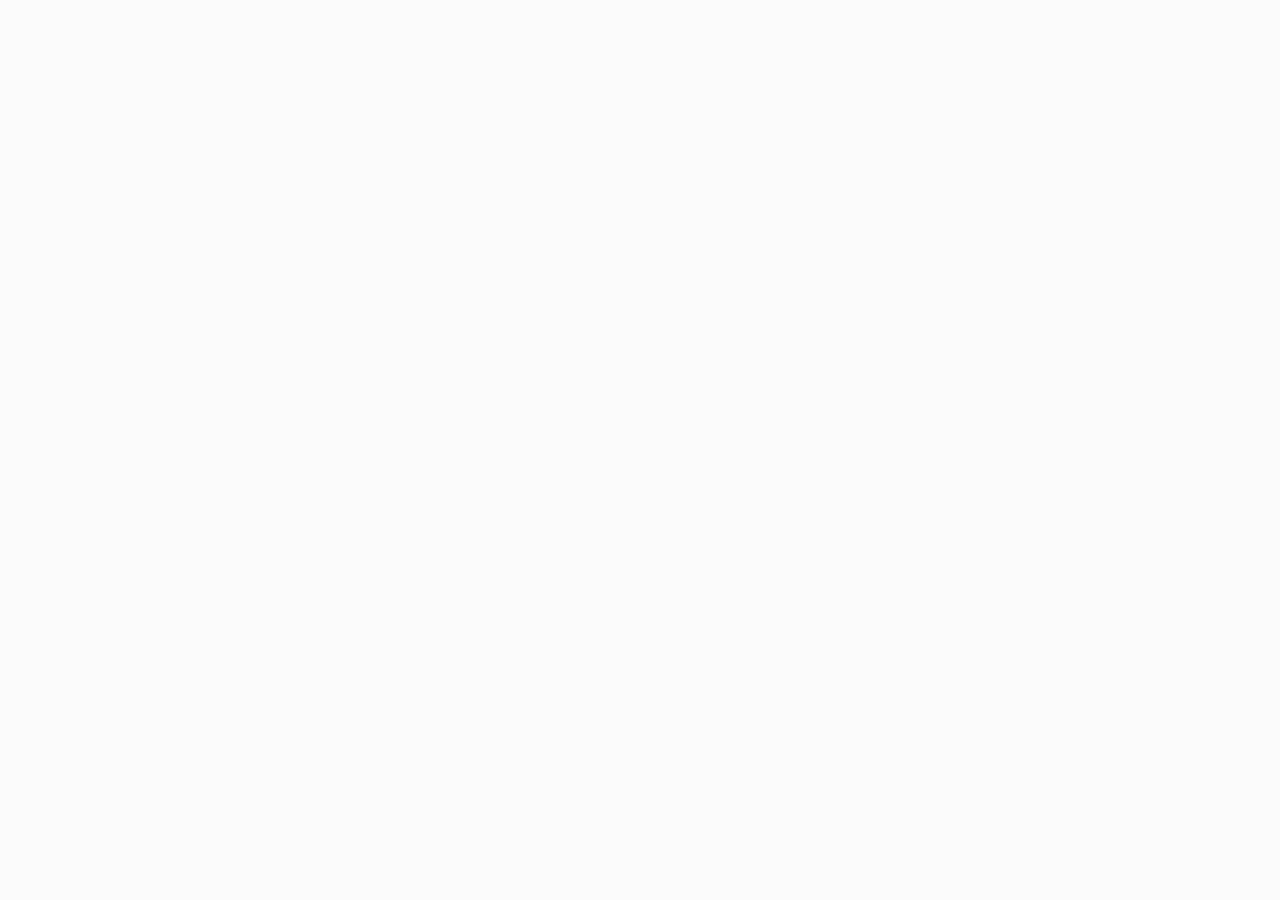
==== index.html @ ff253128 "Deploy RESTCUE from 7ba1f8c" ====
<!DOCTYPE html>
<html lang="en">
  <head>
    <meta charset="UTF-8" />
    <meta
      name="viewport"
      content="width=device-width, initial-scale=1.0, viewport-fit=cover"
    />
    <meta name="theme-color" content="#0B1F3B" />
    <meta name="mobile-web-app-capable" content="yes" />
    <meta name="apple-mobile-web-app-capable" content="yes" />
    <meta
      name="apple-mobile-web-app-status-bar-style"
      content="black-translucent"
    />
    <title>RESTCUE — Where you stop, we start.</title>
    <meta name="description" content="RESTCUE — roadside help, coordinated. Where you stop, we start." />
    <link rel="icon" href="/restcue-mark.svg" type="image/svg+xml" sizes="any" />
    
    <link rel="apple-touch-icon" href="/restcue-mark.svg" />
    <style>
      html,
      body {
        height: 100%;
        margin: 0;
        -webkit-tap-highlight-color: transparent;
      }
      #root {
        height: 100%;
        min-height: 100dvh;
      }
    </style>
    <script type="module" crossorigin src="/assets/index-C8poE36f.js"></script>
    <link rel="stylesheet" crossorigin href="/assets/index-BhtIr6YN.css">
  <link rel="manifest" href="/manifest.webmanifest"></head>

  <body>
    <div id="root"></div>
  </body>
</html>
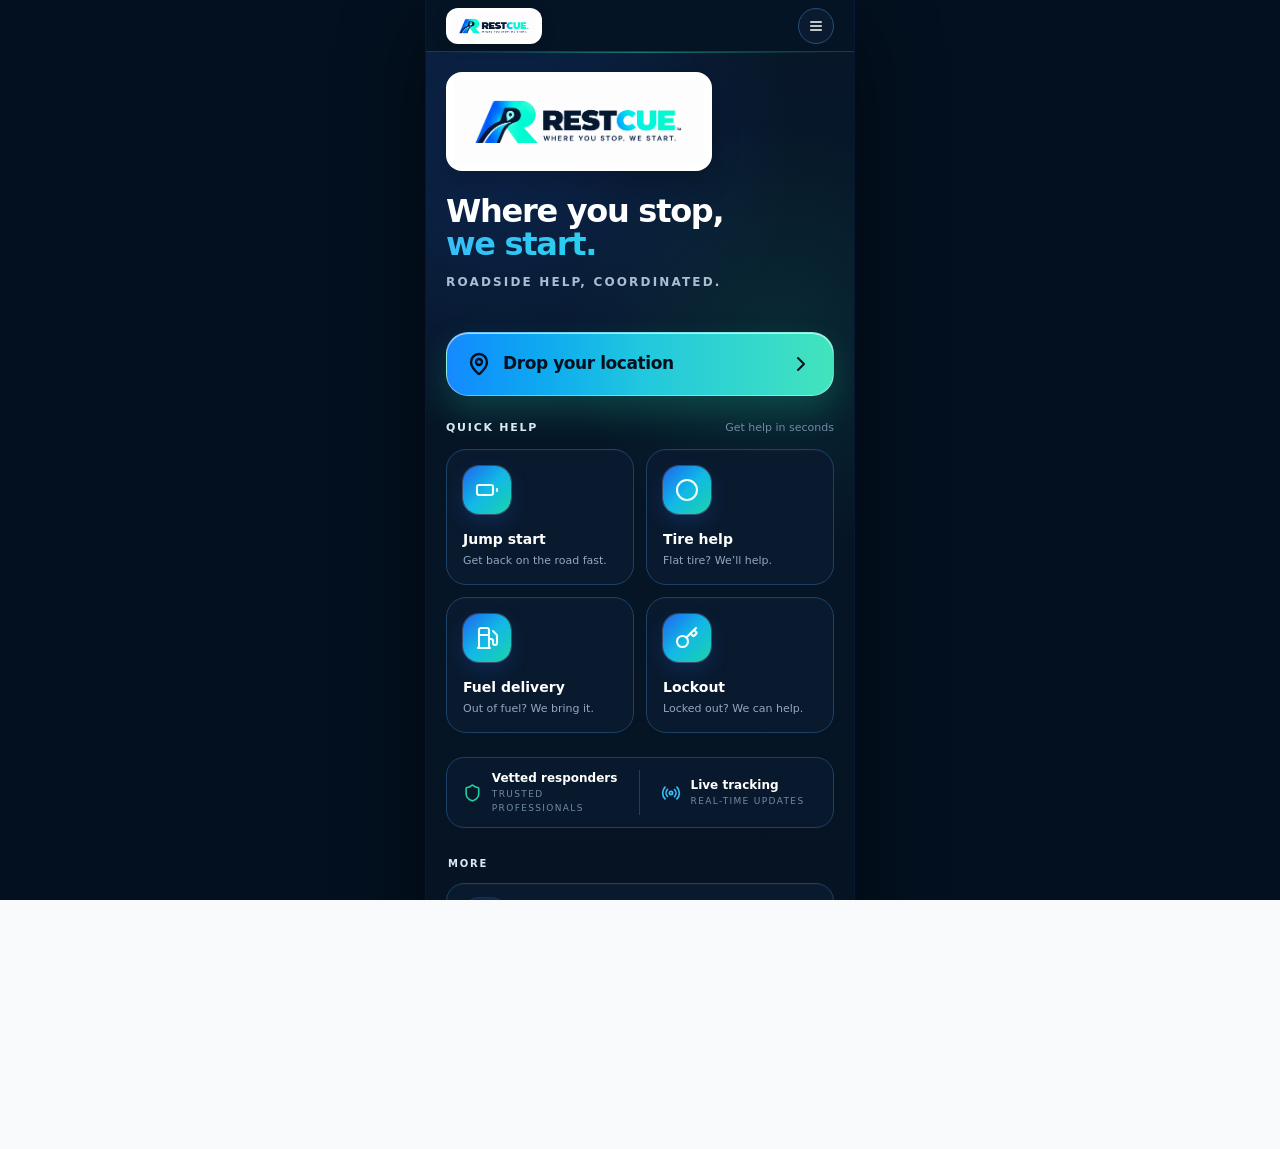
==== commit 94d92449: "Deploy RESTCUE from f6c3f8a" ====
--- a/index.html
+++ b/index.html
@@ -14,10 +14,34 @@
       content="black-translucent"
     />
     <title>RESTCUE — Where you stop, we start.</title>
-    <meta name="description" content="RESTCUE — roadside help, coordinated. Where you stop, we start." />
-    <link rel="icon" href="/restcue-mark.svg" type="image/svg+xml" sizes="any" />
+    <meta name="description" content="RESTCUE coordinates roadside help from your location to the right Roadside Pro. Where you stop, we start." />
+    <link rel="canonical" href="https://getrestcue.com/" />
+    <meta property="og:site_name" content="RESTCUE" />
+    <meta property="og:type" content="website" />
+    <meta property="og:title" content="RESTCUE — Where you stop, we start." />
+    <meta property="og:description" content="Roadside help, coordinated. Drop your location and get RESTCUE moving." />
+    <meta property="og:url" content="https://getrestcue.com/" />
+    <meta property="og:image" content="https://getrestcue.com/restcue-social-preview.png" />
+    <meta property="og:image:alt" content="RESTCUE — Where you stop, we start." />
+    <meta name="twitter:card" content="summary_large_image" />
+    <meta name="twitter:title" content="RESTCUE — Where you stop, we start." />
+    <meta name="twitter:description" content="Roadside help, coordinated. Drop your location and get RESTCUE moving." />
+    <meta name="twitter:image" content="https://getrestcue.com/restcue-social-preview.png" />
+    <link rel="icon" href="/restcue-favicon.png" type="image/png" sizes="any" />
     
-    <link rel="apple-touch-icon" href="/restcue-mark.svg" />
+    <link rel="apple-touch-icon" href="/restcue-apple-touch.png" />
+    <link rel="image_src" href="https://getrestcue.com/restcue-social-preview.png" />
+    <script type="application/ld+json">
+      {
+        "@context": "https://schema.org",
+        "@type": "Organization",
+        "name": "RESTCUE",
+        "url": "https://getrestcue.com/",
+        "logo": "https://getrestcue.com/restcue-logo-horizontal.png",
+        "image": "https://getrestcue.com/restcue-social-preview.png",
+        "slogan": "Where you stop, we start."
+      }
+    </script>
     <style>
       html,
       body {
@@ -30,8 +54,8 @@
         min-height: 100dvh;
       }
     </style>
-    <script type="module" crossorigin src="/assets/index-C8poE36f.js"></script>
-    <link rel="stylesheet" crossorigin href="/assets/index-BhtIr6YN.css">
+    <script type="module" crossorigin src="/assets/index-CtGWCs6A.js"></script>
+    <link rel="stylesheet" crossorigin href="/assets/index-DyOvH29y.css">
   <link rel="manifest" href="/manifest.webmanifest"></head>
 
   <body>
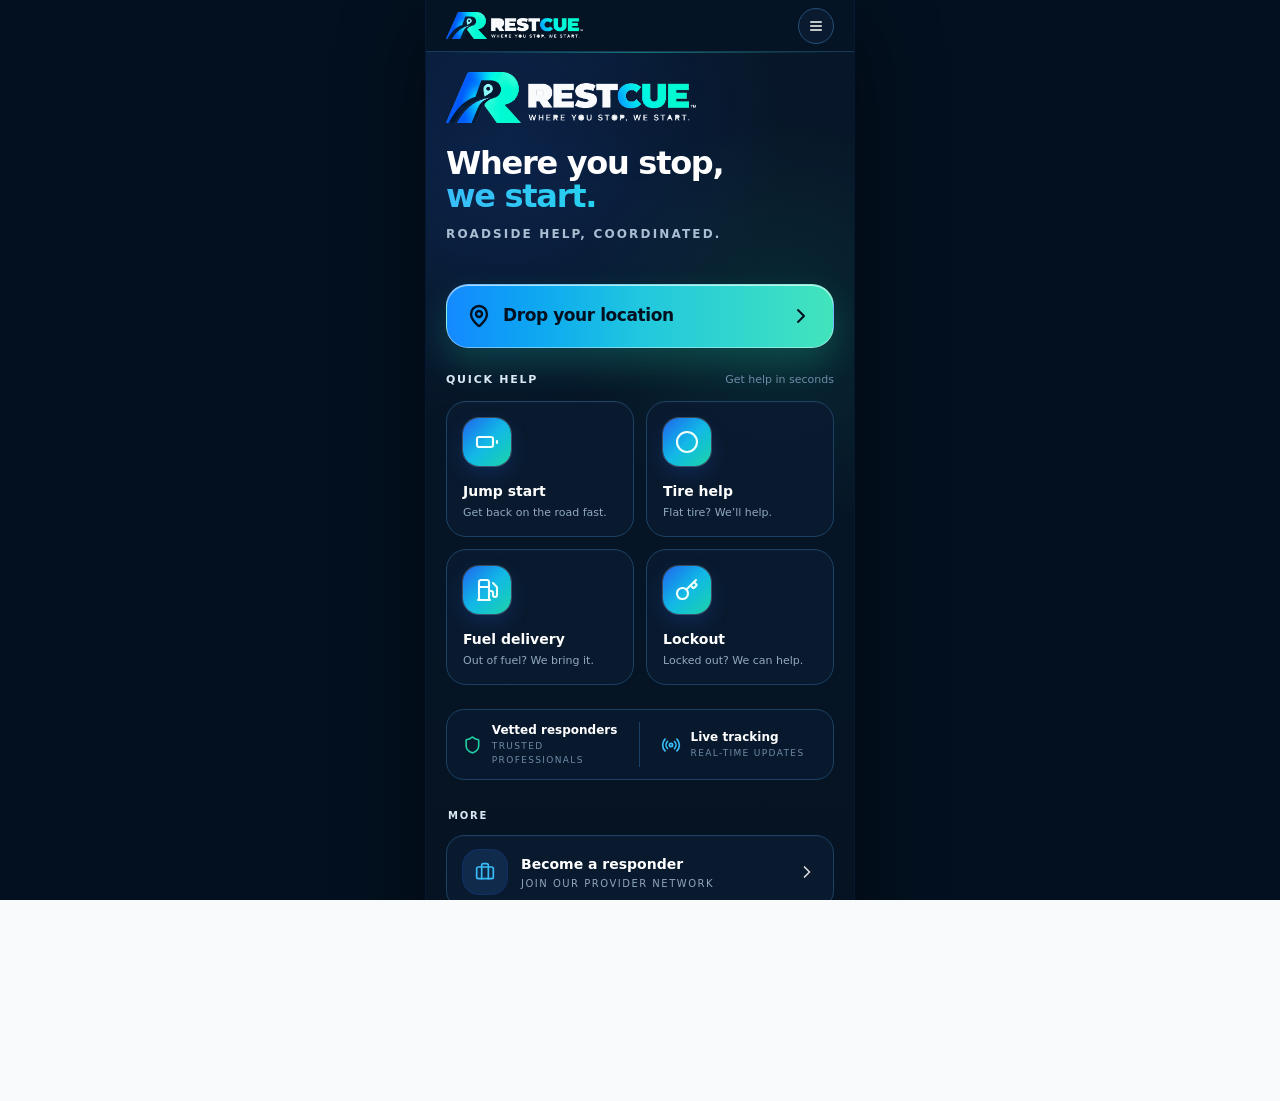
==== commit a05b8f2b: "Deploy RESTCUE from 4c00000" ====
--- a/index.html
+++ b/index.html
@@ -54,8 +54,8 @@
         min-height: 100dvh;
       }
     </style>
-    <script type="module" crossorigin src="/assets/index-CtGWCs6A.js"></script>
-    <link rel="stylesheet" crossorigin href="/assets/index-DyOvH29y.css">
+    <script type="module" crossorigin src="/assets/index-Qf-8V4CG.js"></script>
+    <link rel="stylesheet" crossorigin href="/assets/index-l1jDaPKd.css">
   <link rel="manifest" href="/manifest.webmanifest"></head>
 
   <body>
